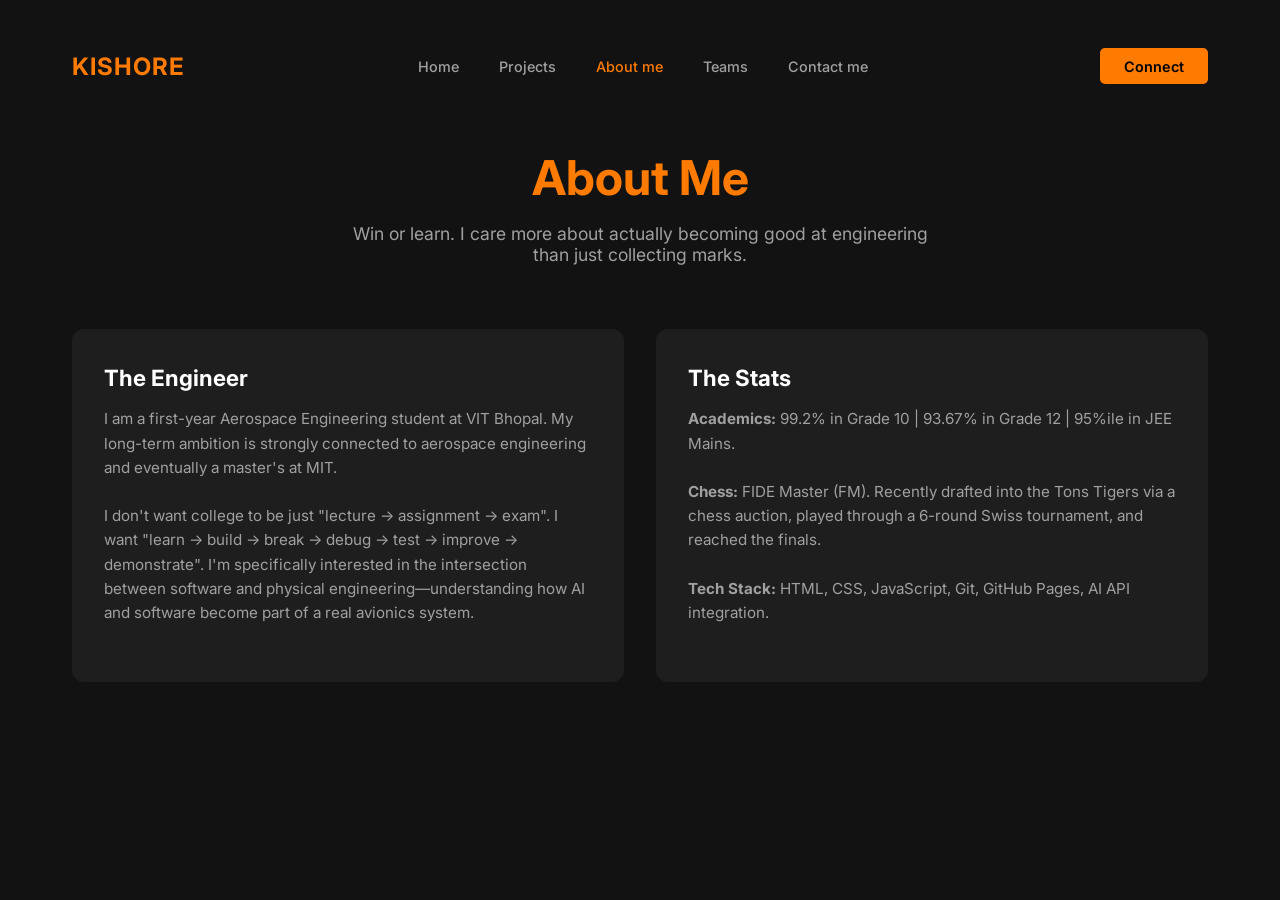
==== about.html @ 5cb5be9e "changes saved" ====
<!DOCTYPE html>
<html lang="en">
<head>
    <meta charset="UTF-8">
    <meta name="viewport" content="width=device-width, initial-scale=1.0">
    <title>About Me | Kishore S</title>
    <link href="https://fonts.googleapis.com/css2?family=Inter:wght@300;400;500;600;700&display=swap" rel="stylesheet">
    <link rel="stylesheet" href="https://cdnjs.cloudflare.com/ajax/libs/font-awesome/6.4.0/css/all.min.css">
    
    <style>
        :root { --bg-color: #121212; --accent-color: #ff7b00; --text-main: #ffffff; --text-muted: #a0a0a0; --box-bg: #1e1e1e; }
        * { margin: 0; padding: 0; box-sizing: border-box; font-family: 'Inter', sans-serif; }
        body { background-color: var(--bg-color); color: var(--text-main); min-height: 100vh; display: flex; justify-content: center; }
        .container { width: 100%; max-width: 1200px; padding: 2rem; display: flex; flex-direction: column; }
        
        /* Navigation */
        nav { display: flex; justify-content: space-between; align-items: center; padding: 1rem 0 4rem 0; }
        .logo { color: var(--accent-color); font-size: 1.5rem; font-weight: 700; letter-spacing: 1px; }
        .nav-links { display: flex; gap: 2.5rem; list-style: none; }
        .nav-links li a { color: var(--text-muted); text-decoration: none; font-size: 0.9rem; font-weight: 500; transition: color 0.3s; }
        .nav-links li a:hover, .nav-links li a.active { color: var(--accent-color); }
        .nav-btn { background-color: var(--accent-color); color: #000; padding: 0.6rem 1.5rem; border-radius: 5px; text-decoration: none; font-weight: 600; font-size: 0.9rem; transition: opacity 0.3s; }
        .nav-btn:hover { opacity: 0.9; }

        /* Inner Page Styles */
        .page-content { flex-grow: 1; }
        .page-header { text-align: center; margin-bottom: 4rem; }
        .page-title { font-size: 3rem; color: var(--accent-color); font-weight: 700; margin-bottom: 1rem; }
        .page-subtitle { color: var(--text-muted); font-size: 1.1rem; max-width: 600px; margin: 0 auto; }
        
        .grid { display: grid; grid-template-columns: repeat(auto-fit, minmax(320px, 1fr)); gap: 2rem; width: 100%; }
        .card { background-color: var(--box-bg); padding: 2rem; border-radius: 12px; border-top: 3px solid transparent; transition: border-color 0.3s, transform 0.3s; }
        .card:hover { border-color: var(--accent-color); transform: translateY(-5px); }
        .card h3 { color: var(--text-main); font-size: 1.4rem; margin-bottom: 1rem; }
        .card p { color: var(--text-muted); line-height: 1.6; margin-bottom: 1.5rem; font-size: 0.95rem; }
    </style>
</head>
<body>
    <div class="container">
        <!-- Navigation -->
        <nav>
            <div class="logo">KISHORE</div>
            <ul class="nav-links">
                <li><a href="index.html">Home</a></li>
                <li><a href="projects.html">Projects</a></li>
                <li><a href="about.html" class="active">About me</a></li>
                <li><a href="teams.html">Teams</a></li>
                <li><a href="contact.html">Contact me</a></li>
            </ul>
            <a href="contact.html" class="nav-btn">Connect</a>
        </nav>

        <!-- Main Content -->
        <main class="page-content">
            <div class="page-header">
                <h1 class="page-title">About Me</h1>
                <p class="page-subtitle">Win or learn. I care more about actually becoming good at engineering than just collecting marks.</p>
            </div>
            
            <div class="grid" style="grid-template-columns: 1fr 1fr;">
                <div class="card">
                    <h3>The Engineer</h3>
                    <p>I am a first-year Aerospace Engineering student at VIT Bhopal. My long-term ambition is strongly connected to aerospace engineering and eventually a master's at MIT.</p>
                    <p>I don't want college to be just "lecture → assignment → exam". I want "learn → build → break → debug → test → improve → demonstrate". I'm specifically interested in the intersection between software and physical engineering—understanding how AI and software become part of a real avionics system.</p>
                </div>
                <div class="card">
                    <h3>The Stats</h3>
                    <p><strong>Academics:</strong> 99.2% in Grade 10 | 93.67% in Grade 12 | 95%ile in JEE Mains.</p>
                    <p><strong>Chess:</strong> FIDE Master (FM). Recently drafted into the Tons Tigers via a chess auction, played through a 6-round Swiss tournament, and reached the finals.</p>
                    <p><strong>Tech Stack:</strong> HTML, CSS, JavaScript, Git, GitHub Pages, AI API integration.</p>
                </div>
            </div>
        </main>
    </div>
</body>
</html>
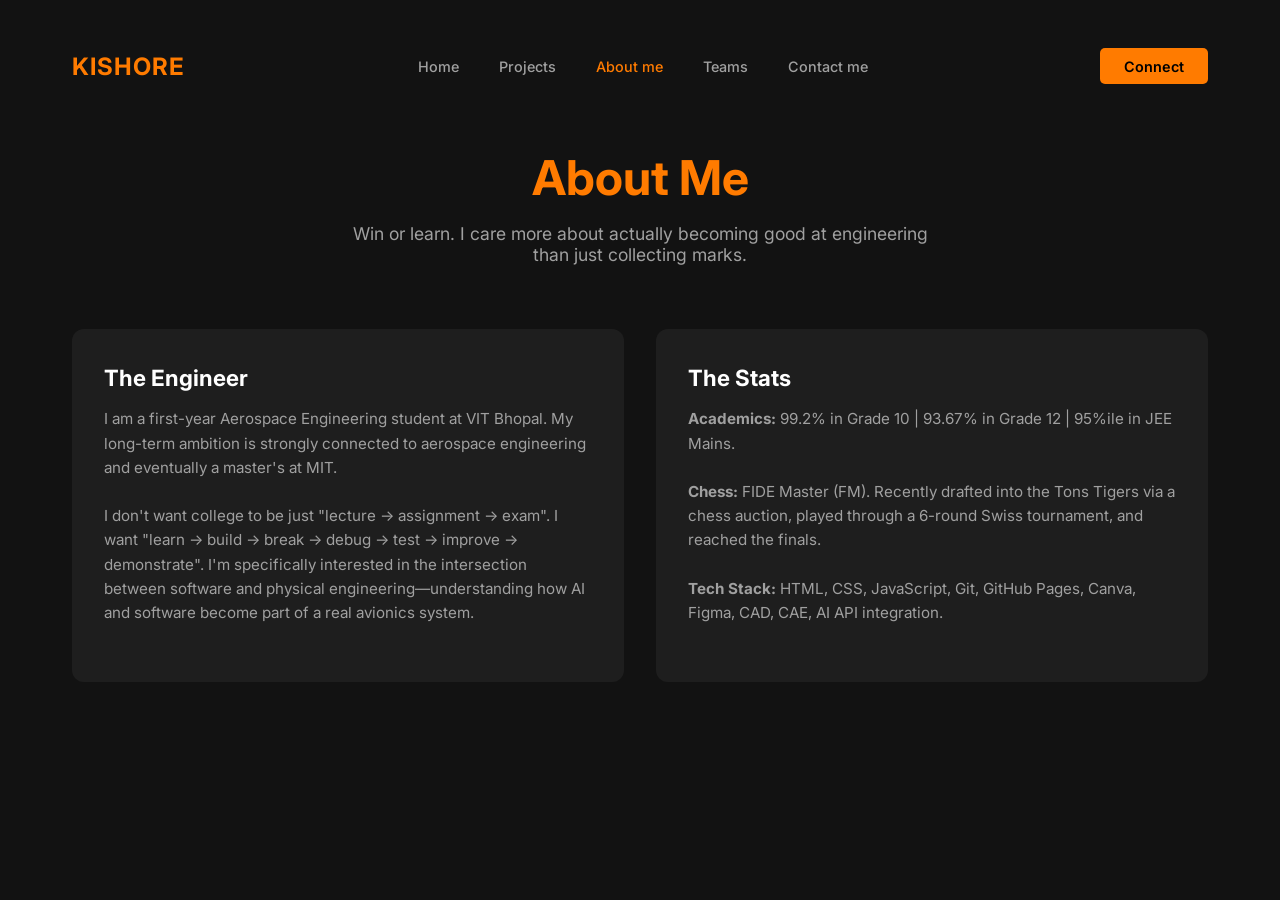
==== commit 68aeb8cb: "changes saved" ====
--- a/about.html
+++ b/about.html
@@ -67,7 +67,7 @@
                     <h3>The Stats</h3>
                     <p><strong>Academics:</strong> 99.2% in Grade 10 | 93.67% in Grade 12 | 95%ile in JEE Mains.</p>
                     <p><strong>Chess:</strong> FIDE Master (FM). Recently drafted into the Tons Tigers via a chess auction, played through a 6-round Swiss tournament, and reached the finals.</p>
-                    <p><strong>Tech Stack:</strong> HTML, CSS, JavaScript, Git, GitHub Pages, AI API integration.</p>
+                    <p><strong>Tech Stack:</strong> HTML, CSS, JavaScript, Git, GitHub Pages, Canva, Figma, CAD, CAE, AI API integration.</p>
                 </div>
             </div>
         </main>
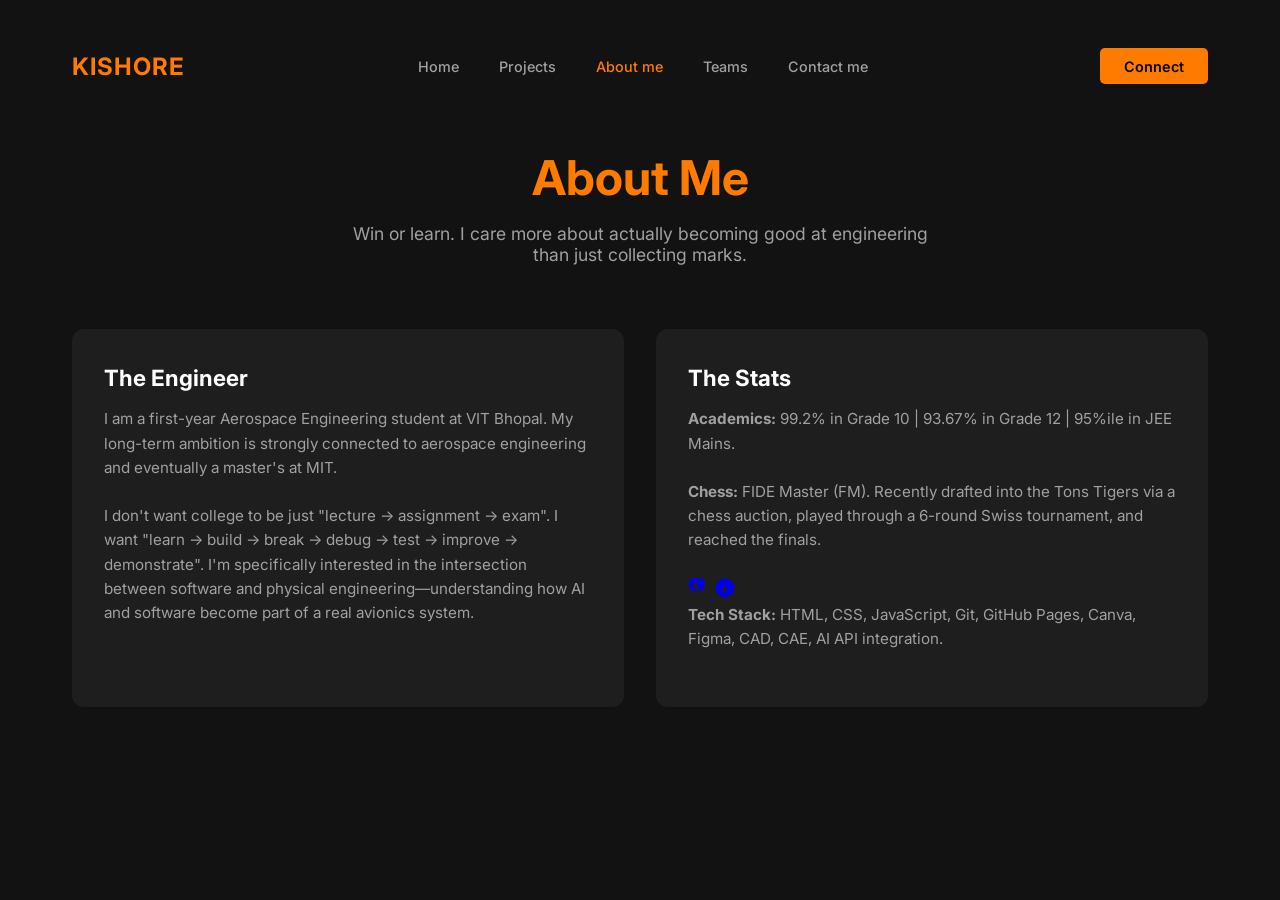
==== commit 1ec26a4b: "changes saved" ====
--- a/about.html
+++ b/about.html
@@ -67,6 +67,15 @@
                     <h3>The Stats</h3>
                     <p><strong>Academics:</strong> 99.2% in Grade 10 | 93.67% in Grade 12 | 95%ile in JEE Mains.</p>
                     <p><strong>Chess:</strong> FIDE Master (FM). Recently drafted into the Tons Tigers via a chess auction, played through a 6-round Swiss tournament, and reached the finals.</p>
+                    <!-- Lichess Logo -->
+<a href="https://lichess.org/@/kishore-sakthivel" target="_blank" class="social-icon">
+  <svg viewBox="0 0 24 24" width="22" height="22" fill="currentColor"><path d="M5.13 1.44c-.65.07-1.3.37-1.87.85-1.1.93-1.76 2.4-2.13 4.16-.1.5-.15 1.64-.1 2.07.1.88.39 1.87.82 2.76.13.28.36.69.51.92.62.93 1.48 1.75 2.44 2.31.48.28 1.1.54 1.57.66.14.04.36.1.48.14.27.08.67.1 1.02.06.2-.02.63-.1.95-.18.33-.08.74-.21.92-.29l.33-.14-.23-.08c-.64-.23-1.31-.6-1.89-1.06-.6-.47-1.16-1.12-1.52-1.77-.18-.33-.4-.87-.48-1.18-.15-.6-.18-1.5-.07-2.08.14-.73.41-1.45.76-2.02.14-.23.45-.62.63-.8.3-.3.77-.63 1.08-.76.14-.06.32-.13.4-.15.14-.04.35-.06.84-.06.44 0 .7.02.84.06.08.02.26.09.4.15.31.13.78.46 1.08.76.18.18.49.57.63.8.35.57.62 1.29.76 2.02.11.58.08 1.48-.07 2.08-.08.31-.3.85-.48 1.18-.36.65-.92 1.3-1.52 1.77-.58.46-1.25.83-1.89 1.06l-.23.08.33.14c.18.08.59.21.92.29.32.08.75.16.95.18.35.04.75.02 1.02-.06.12-.04.34-.1.48-.14.47-.12 1.09-.38 1.57-.66.96-.56 1.82-1.38 2.44-2.31.15-.23.38-.64.51-.92.43-.89.72-1.88.82-2.76.05-.43 0-1.57-.1-2.07-.37-1.76-1.03-3.23-2.13-4.16-.57-.48-1.22-.78-1.87-.85-.24-.02-1.75-.02-2 0zM12 4.14c-.41.02-.86.19-1.26.49-.29.22-.53.5-.72.84-.19.33-.34.77-.41 1.2-.07.44-.05 1.07.05 1.52.15.66.47 1.29.87 1.74.26.29.67.57 1.02.7.22.08.45.12.77.13.32-.01.55-.05.77-.13.35-.13.76-.41 1.02-.7.4-.45.72-1.08.87-1.74.1-.45.12-1.08.05-1.52-.07-.43-.22-.87-.41-1.2-.19-.34-.43-.62-.72-.84-.4-.3-.85-.47-1.26-.49-.08 0-.28 0-.44 0-.16 0-.36 0-.44 0h-.01z"/></svg>
+</a>
+
+<!-- Chess.com Logo -->
+<a href="https://www.chess.com/member/zyrixovath" target="_blank" class="social-icon">
+  <svg viewBox="0 0 24 24" width="22" height="22" fill="currentColor"><path d="M12 2C6.48 2 2 6.48 2 12s4.48 10 10 10 10-4.48 10-10S17.52 2 12 2zm-1 15.5v-2.5H8v-2h3V9.5h2V13h3v2h-3v2.5h-2z"/></svg>
+</a>
                     <p><strong>Tech Stack:</strong> HTML, CSS, JavaScript, Git, GitHub Pages, Canva, Figma, CAD, CAE, AI API integration.</p>
                 </div>
             </div>
